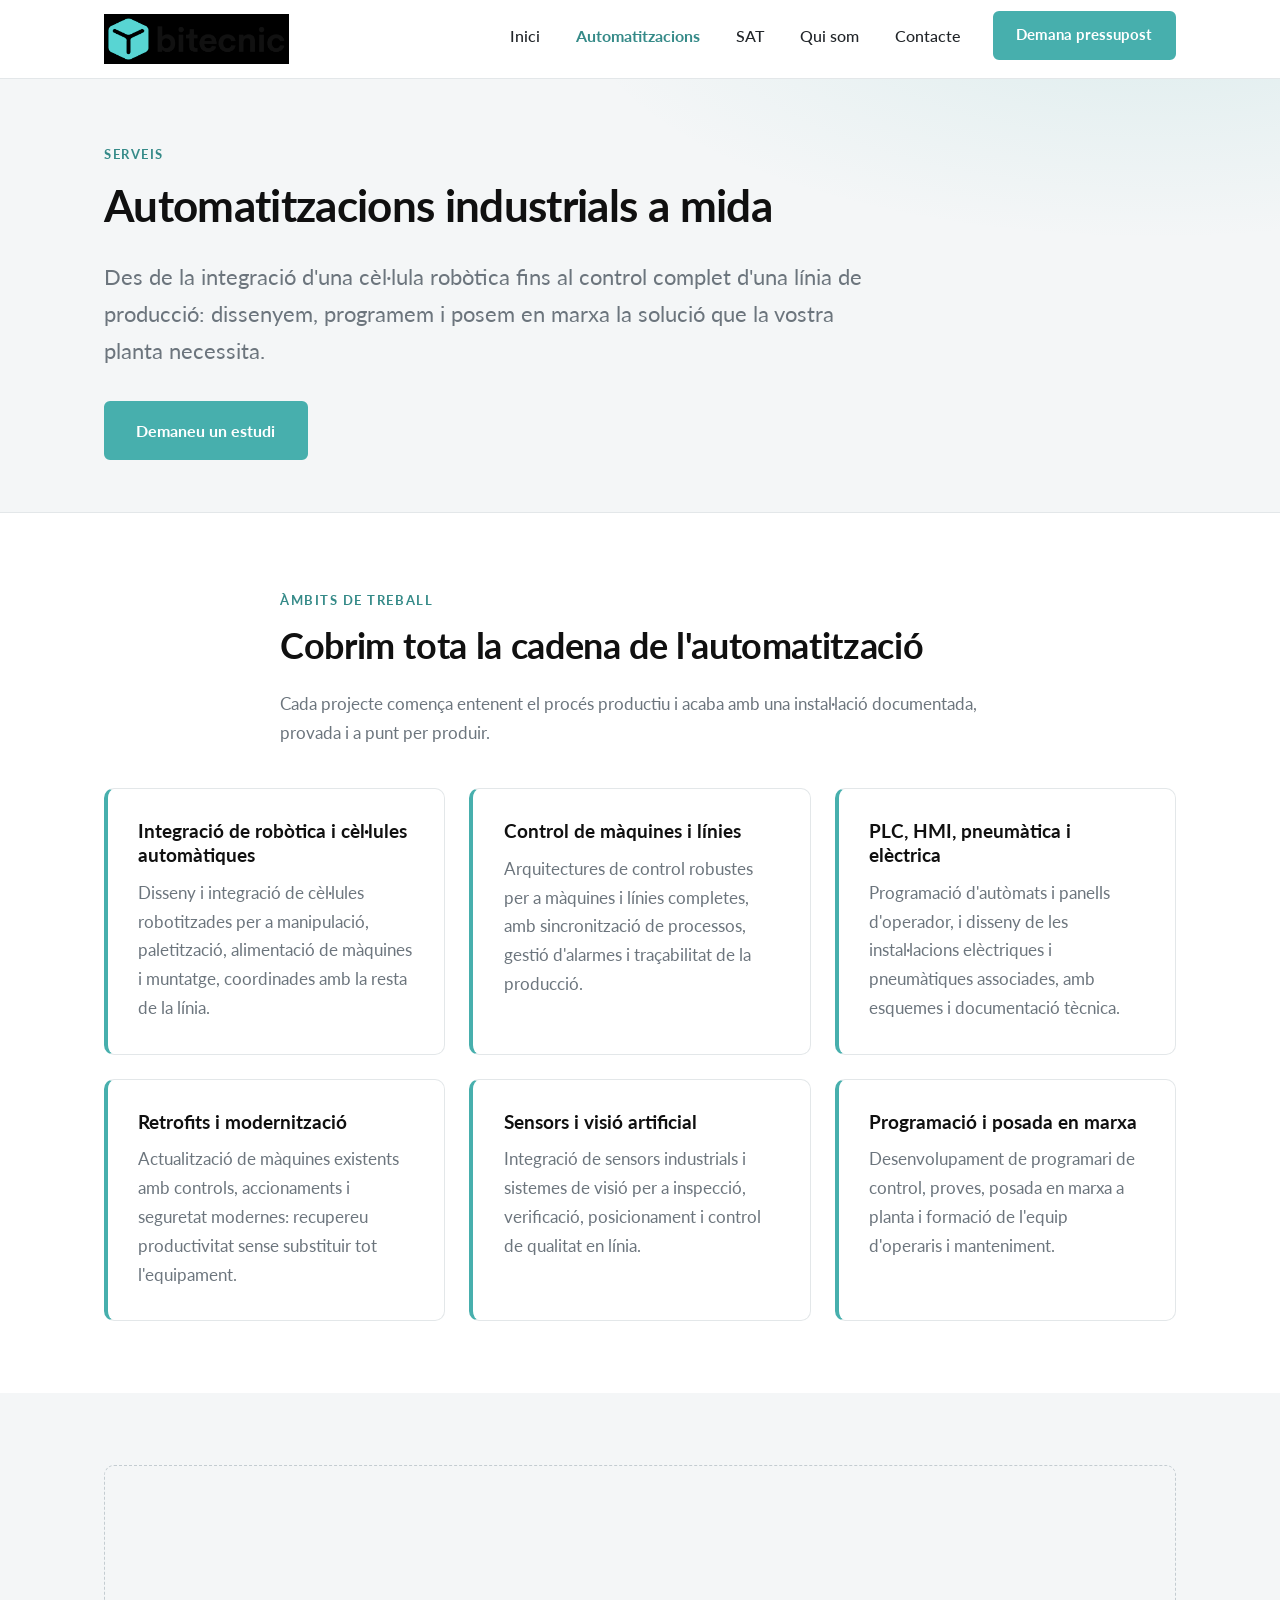
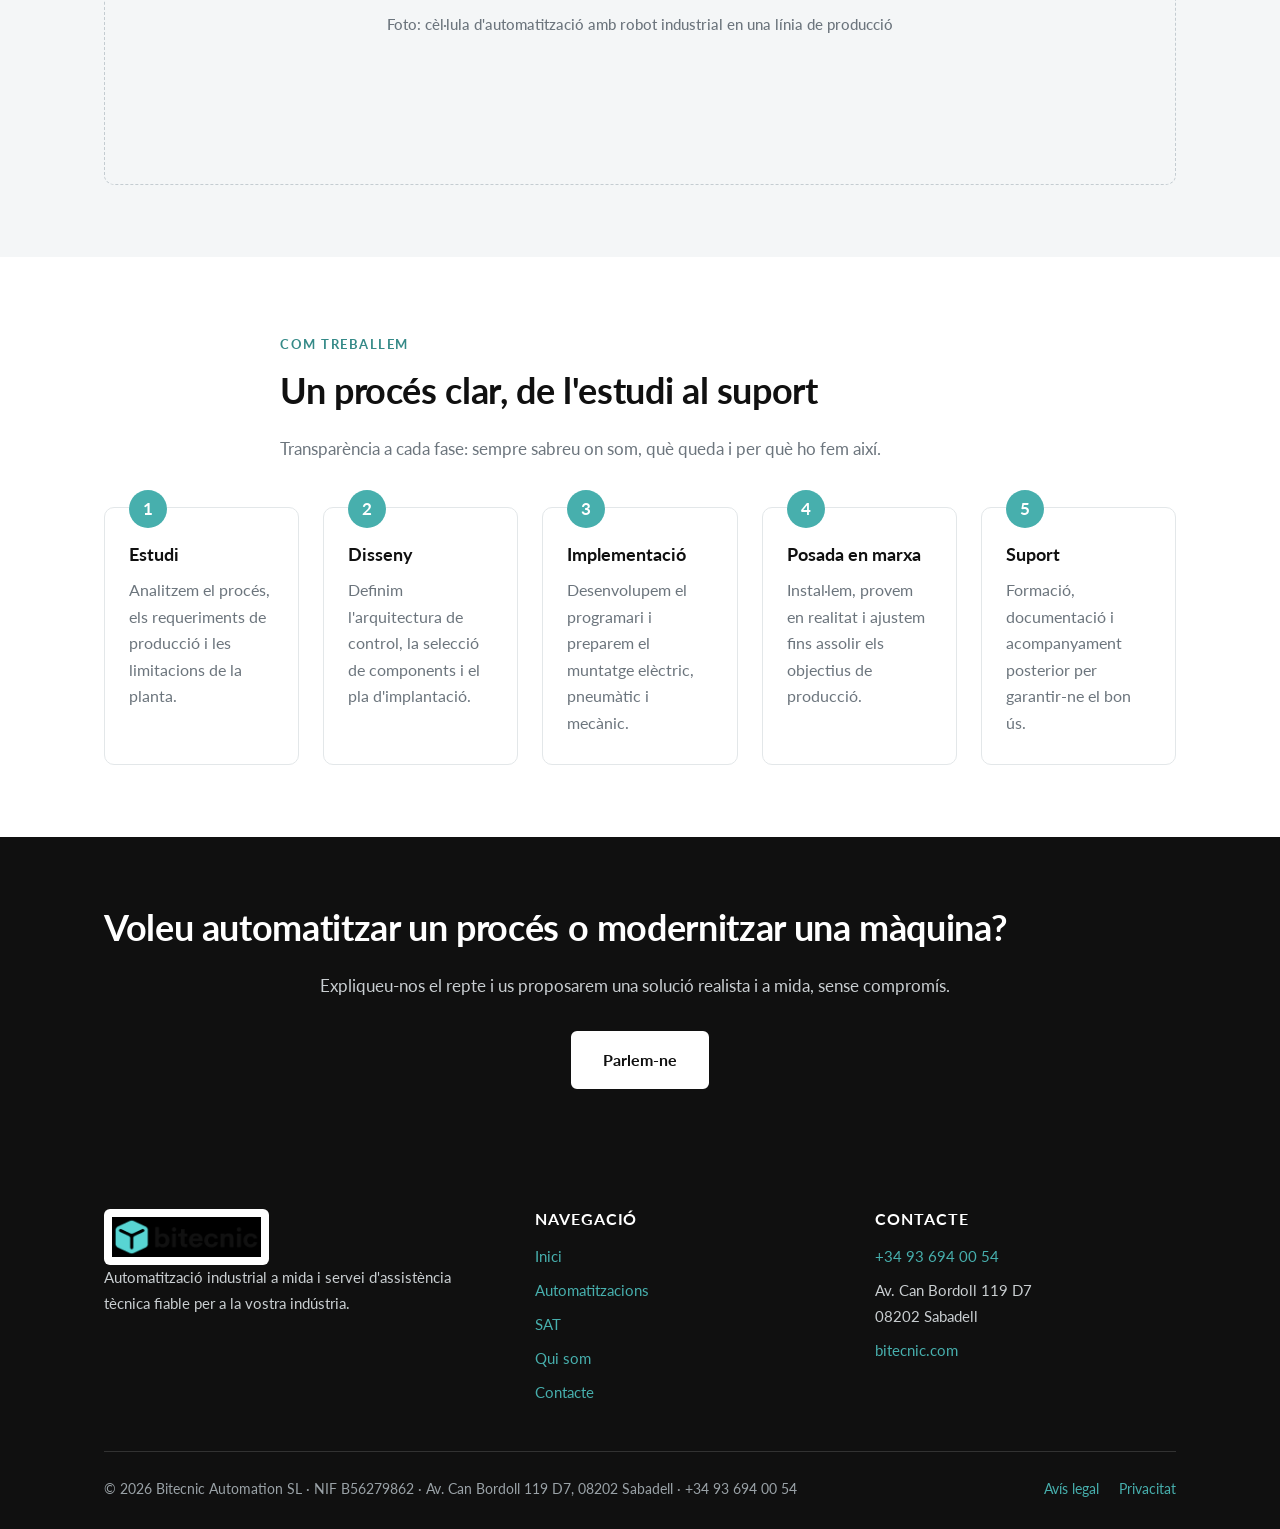
==== automatitzacions.html @ f1d7048e "web corporativa Bitecnic: Automatitzacions i SAT (v1)" ====
<!DOCTYPE html>
<html lang="ca">
<head>
  <meta charset="utf-8">
  <meta name="viewport" content="width=device-width, initial-scale=1">
  <title>Automatitzacions — Bitecnic Automation SL</title>
  <meta name="description" content="Serveis d'automatització industrial: integració de robòtica i cèl·lules automàtiques, control de màquines i línies, PLC i HMI, retrofits, sensors i visió artificial, i posada en marxa.">
  <link rel="icon" type="image/svg+xml" href="assets/logo.svg">
  <link rel="preconnect" href="https://fonts.googleapis.com">
  <link rel="preconnect" href="https://fonts.gstatic.com" crossorigin>
  <link href="https://fonts.googleapis.com/css2?family=Lato:wght@300;400;500;700&display=swap" rel="stylesheet">
  <link rel="stylesheet" href="styles.css">
</head>
<body>
  <a class="saltar" href="#contingut">Salta al contingut principal</a>

  <header class="capcalera">
    <div class="contenidor capcalera__interior">
      <a class="logo" href="index.html">
        <img src="assets/logo_web.png" alt="Bitecnic Automation SL — inici" width="1279" height="341">
      </a>
      <button class="nav__alternador" type="button" aria-expanded="false" aria-controls="menu-principal">
        <span></span><span></span><span></span>
        <span class="sr-only">Obre el menú de navegació</span>
      </button>
      <nav class="nav" id="menu-principal" aria-label="Menú principal">
        <ul class="nav__llista">
          <li><a class="nav__enllac" href="index.html">Inici</a></li>
          <li><a class="nav__enllac" href="automatitzacions.html" aria-current="page">Automatitzacions</a></li>
          <li><a class="nav__enllac" href="sat.html">SAT</a></li>
          <li><a class="nav__enllac" href="nosaltres.html">Qui som</a></li>
          <li><a class="nav__enllac" href="contacte.html">Contacte</a></li>
          <li><a class="boto nav__cta" href="contacte.html">Demana pressupost</a></li>
        </ul>
      </nav>
    </div>
  </header>

  <main id="contingut">
    <!-- Hero intern -->
    <section class="hero hero--intern">
      <div class="contenidor">
        <div class="hero__contingut">
          <span class="etiqueta">Serveis</span>
          <h1>Automatitzacions industrials a mida</h1>
          <p class="hero__subtitol">Des de la integració d'una cèl·lula robòtica fins al control complet d'una línia de producció: dissenyem, programem i posem en marxa la solució que la vostra planta necessita.</p>
          <div class="hero__accions">
            <a class="boto" href="contacte.html">Demaneu un estudi</a>
          </div>
        </div>
      </div>
    </section>

    <!-- Serveis detallats -->
    <section class="seccio" aria-labelledby="titol-serveis">
      <div class="contenidor">
        <div class="intro intro--centre text-centre">
          <span class="etiqueta">Àmbits de treball</span>
          <h2 id="titol-serveis">Cobrim tota la cadena de l'automatització</h2>
          <p>Cada projecte comença entenent el procés productiu i acaba amb una instal·lació documentada, provada i a punt per produir.</p>
        </div>
        <div class="serveis-detall">
          <article class="servei-detall">
            <h3>Integració de robòtica i cèl·lules automàtiques</h3>
            <p>Disseny i integració de cèl·lules robotitzades per a manipulació, paletització, alimentació de màquines i muntatge, coordinades amb la resta de la línia.</p>
          </article>
          <article class="servei-detall">
            <h3>Control de màquines i línies</h3>
            <p>Arquitectures de control robustes per a màquines i línies completes, amb sincronització de processos, gestió d'alarmes i traçabilitat de la producció.</p>
          </article>
          <article class="servei-detall">
            <h3>PLC, HMI, pneumàtica i elèctrica</h3>
            <p>Programació d'autòmats i panells d'operador, i disseny de les instal·lacions elèctriques i pneumàtiques associades, amb esquemes i documentació tècnica.</p>
          </article>
          <article class="servei-detall">
            <h3>Retrofits i modernització</h3>
            <p>Actualització de màquines existents amb controls, accionaments i seguretat modernes: recupereu productivitat sense substituir tot l'equipament.</p>
          </article>
          <article class="servei-detall">
            <h3>Sensors i visió artificial</h3>
            <p>Integració de sensors industrials i sistemes de visió per a inspecció, verificació, posicionament i control de qualitat en línia.</p>
          </article>
          <article class="servei-detall">
            <h3>Programació i posada en marxa</h3>
            <p>Desenvolupament de programari de control, proves, posada en marxa a planta i formació de l'equip d'operaris i manteniment.</p>
          </article>
        </div>
      </div>
    </section>

    <!-- Foto -->
    <section class="seccio seccio--gris" aria-label="Imatge de projecte">
      <div class="contenidor">
        <!-- TODO foto -->
        <div class="foto-placeholder">
          Foto: cèl·lula d'automatització amb robot industrial en una línia de producció
        </div>
      </div>
    </section>

    <!-- Procés -->
    <section class="seccio" aria-labelledby="titol-proces">
      <div class="contenidor">
        <div class="intro intro--centre text-centre">
          <span class="etiqueta">Com treballem</span>
          <h2 id="titol-proces">Un procés clar, de l'estudi al suport</h2>
          <p>Transparència a cada fase: sempre sabreu on som, què queda i per què ho fem així.</p>
        </div>
        <div class="pasos">
          <div class="pas">
            <h3>Estudi</h3>
            <p>Analitzem el procés, els requeriments de producció i les limitacions de la planta.</p>
          </div>
          <div class="pas">
            <h3>Disseny</h3>
            <p>Definim l'arquitectura de control, la selecció de components i el pla d'implantació.</p>
          </div>
          <div class="pas">
            <h3>Implementació</h3>
            <p>Desenvolupem el programari i preparem el muntatge elèctric, pneumàtic i mecànic.</p>
          </div>
          <div class="pas">
            <h3>Posada en marxa</h3>
            <p>Instal·lem, provem en realitat i ajustem fins assolir els objectius de producció.</p>
          </div>
          <div class="pas">
            <h3>Suport</h3>
            <p>Formació, documentació i acompanyament posterior per garantir-ne el bon ús.</p>
          </div>
        </div>
      </div>
    </section>

    <!-- CTA final -->
    <section class="cta-final text-centre" aria-labelledby="titol-cta">
      <div class="contenidor">
        <h2 id="titol-cta">Voleu automatitzar un procés o modernitzar una màquina?</h2>
        <p>Expliqueu-nos el repte i us proposarem una solució realista i a mida, sense compromís.</p>
        <div class="hero__accions">
          <a class="boto boto--clar" href="contacte.html">Parlem-ne</a>
        </div>
      </div>
    </section>
  </main>

  <footer class="peu">
    <div class="contenidor">
      <div class="peu__graella">
        <div class="peu__logo">
          <img src="assets/logo_web.png" alt="Bitecnic Automation SL" width="1279" height="341">
          <p>Automatització industrial a mida i servei d'assistència tècnica fiable per a la vostra indústria.</p>
        </div>
        <div>
          <h3>Navegació</h3>
          <ul>
            <li><a href="index.html">Inici</a></li>
            <li><a href="automatitzacions.html">Automatitzacions</a></li>
            <li><a href="sat.html">SAT</a></li>
            <li><a href="nosaltres.html">Qui som</a></li>
            <li><a href="contacte.html">Contacte</a></li>
          </ul>
        </div>
        <div>
          <h3>Contacte</h3>
          <ul>
            <li><a href="tel:+34936940054">+34 93 694 00 54</a></li>
            <li>Av. Can Bordoll 119 D7<br>08202 Sabadell</li>
            <li><a href="https://bitecnic.com" rel="noopener">bitecnic.com</a></li>
          </ul>
        </div>
      </div>
      <div class="peu__legal">
        <p>© 2026 Bitecnic Automation SL · NIF B56279862 · Av. Can Bordoll 119 D7, 08202 Sabadell · +34 93 694 00 54</p>
        <div class="peu__legal-links">
          <a href="avis-legal.html">Avís legal</a>
          <a href="privacitat.html">Privacitat</a>
        </div>
      </div>
    </div>
  </footer>

  <script src="main.js"></script>
</body>
</html>
---- styles.css ----
/* ==========================================================================
   Bitecnic Automation SL — full d'estil principal
   Tipografia: Lato · Primari: #47afad · Secundari: #101010
   ========================================================================== */

:root {
  --turquesa: #47afad;
  --turquesa-fosc: #358a88;
  --turquesa-suau: #eef8f7;
  --negre: #101010;
  --text: #212529;
  --gris: #6c757d;
  --gris-clar: #f4f6f7;
  --vora: #e3e7e9;
  --blanc: #ffffff;
  --radi: 10px;
  --radi-petit: 6px;
  --ample: 1120px;
  --ombra: 0 2px 10px rgba(16, 16, 16, 0.06);
  --transicio: 0.25s ease;
}

/* --- Reinici bàsic ------------------------------------------------------- */
*,
*::before,
*::after {
  box-sizing: border-box;
}

html {
  scroll-behavior: smooth;
}

body {
  margin: 0;
  font-family: "Lato", -apple-system, "Segoe UI", Roboto, Arial, sans-serif;
  font-size: 1.0625rem;
  font-weight: 400;
  line-height: 1.7;
  color: var(--text);
  background: var(--blanc);
  -webkit-font-smoothing: antialiased;
}

img {
  max-width: 100%;
  height: auto;
  display: block;
}

a {
  color: var(--turquesa-fosc);
  text-decoration: none;
  transition: color var(--transicio);
}

a:hover,
a:focus-visible {
  color: var(--turquesa);
}

:focus-visible {
  outline: 3px solid var(--turquesa);
  outline-offset: 2px;
}

h1, h2, h3, h4 {
  margin: 0 0 0.6em;
  font-weight: 700;
  line-height: 1.25;
  color: var(--negre);
}

h1 {
  font-size: clamp(2rem, 4.5vw, 3.15rem);
  letter-spacing: -0.015em;
}

h2 {
  font-size: clamp(1.6rem, 3vw, 2.25rem);
  letter-spacing: -0.01em;
}

h3 {
  font-size: 1.3rem;
  font-weight: 700;
}

p {
  margin: 0 0 1.1em;
}

ul {
  margin: 0 0 1.1em;
  padding-left: 1.2em;
}

li {
  margin-bottom: 0.45em;
}

strong {
  font-weight: 700;
}

/* --- Utilitats ----------------------------------------------------------- */
.contenidor {
  width: 100%;
  max-width: var(--ample);
  margin: 0 auto;
  padding: 0 1.5rem;
}

.seccio {
  padding: 4.5rem 0;
}

.seccio--gris {
  background: var(--gris-clar);
}

.seccio--turquesa {
  background: var(--turquesa-suau);
}

.etiqueta {
  display: inline-block;
  margin-bottom: 0.75rem;
  font-size: 0.8rem;
  font-weight: 700;
  letter-spacing: 0.12em;
  text-transform: uppercase;
  color: var(--turquesa-fosc);
}

.intro {
  max-width: 720px;
  color: var(--gris);
}

.intro--centre {
  margin-inline: auto;
  text-align: centre;
}

.text-centre {
  text-align: centre;
}

/* --- Botons -------------------------------------------------------------- */
.boto {
  display: inline-block;
  padding: 0.85rem 1.9rem;
  font-family: inherit;
  font-size: 1rem;
  font-weight: 700;
  border: 2px solid var(--turquesa);
  border-radius: var(--radi-petit);
  background: var(--turquesa);
  color: var(--blanc);
  cursor: pointer;
  transition: background var(--transicio), border-color var(--transicio), color var(--transicio);
}

.boto:hover,
.boto:focus-visible {
  background: var(--turquesa-fosc);
  border-color: var(--turquesa-fosc);
  color: var(--blanc);
}

.boto--secundari {
  background: transparent;
  border-color: var(--negre);
  color: var(--negre);
}

.boto--secundari:hover,
.boto--secundari:focus-visible {
  background: var(--negre);
  border-color: var(--negre);
  color: var(--blanc);
}

.boto--clar {
  background: var(--blanc);
  border-color: var(--blanc);
  color: var(--negre);
}

.boto--clar:hover,
.boto--clar:focus-visible {
  background: var(--turquesa);
  border-color: var(--turquesa);
  color: var(--blanc);
}

/* --- Capçalera ----------------------------------------------------------- */
.capcalera {
  position: sticky;
  top: 0;
  z-index: 100;
  background: var(--blanc);
  border-bottom: 1px solid var(--vora);
}

.capcalera__interior {
  display: flex;
  align-items: center;
  justify-content: space-between;
  gap: 1.5rem;
  min-height: 78px;
}

.logo img {
  width: 185px;
  height: auto;
}

.nav {
  display: flex;
  align-items: center;
}

.nav__llista {
  display: flex;
  align-items: center;
  gap: 0.35rem;
  margin: 0;
  padding: 0;
  list-style: none;
}

.nav__enllac {
  display: block;
  padding: 0.55rem 0.95rem;
  font-size: 1rem;
  font-weight: 500;
  color: var(--text);
  border-radius: var(--radi-petit);
  transition: color var(--transicio), background var(--transicio);
}

.nav__enllac:hover,
.nav__enllac:focus-visible {
  color: var(--turquesa-fosc);
  background: var(--turquesa-suau);
}

.nav__enllac[aria-current="page"] {
  color: var(--turquesa-fosc);
  font-weight: 700;
}

.nav__cta {
  margin-left: 0.75rem;
  padding: 0.6rem 1.35rem;
  font-size: 0.95rem;
}

.nav__alternador {
  display: none;
  flex-direction: column;
  justify-content: center;
  gap: 5px;
  width: 44px;
  height: 44px;
  padding: 9px;
  border: 1px solid var(--vora);
  border-radius: var(--radi-petit);
  background: var(--blanc);
  cursor: pointer;
}

.nav__alternador span {
  display: block;
  height: 2.5px;
  width: 100%;
  background: var(--negre);
  border-radius: 2px;
  transition: transform var(--transicio), opacity var(--transicio);
}

.nav__alternador[aria-expanded="true"] span:nth-child(1) {
  transform: translateY(7.5px) rotate(45deg);
}

.nav__alternador[aria-expanded="true"] span:nth-child(2) {
  opacity: 0;
}

.nav__alternador[aria-expanded="true"] span:nth-child(3) {
  transform: translateY(-7.5px) rotate(-45deg);
}

/* --- Hero ---------------------------------------------------------------- */
.hero {
  padding: 5.5rem 0 5rem;
  background:
    radial-gradient(1100px 480px at 85% -10%, rgba(71, 175, 173, 0.12), transparent 65%),
    var(--blanc);
  border-bottom: 1px solid var(--vora);
}

.hero__contingut {
  max-width: 760px;
}

.hero__subtitol {
  margin-bottom: 2rem;
  font-size: clamp(1.12rem, 2vw, 1.35rem);
  color: var(--gris);
}

.hero__accions {
  display: flex;
  flex-wrap: wrap;
  gap: 0.9rem;
}

.hero--intern {
  padding: 3.75rem 0 3.25rem;
  background:
    radial-gradient(900px 380px at 90% -20%, rgba(71, 175, 173, 0.14), transparent 65%),
    var(--gris-clar);
  border-bottom: 1px solid var(--vora);
}

.hero--intern h1 {
  font-size: clamp(1.9rem, 4vw, 2.75rem);
}

/* --- Targetes ------------------------------------------------------------ */
.guarnicio {
  display: grid;
  grid-template-columns: repeat(auto-fit, minmax(280px, 1fr));
  gap: 1.5rem;
  margin-top: 2.5rem;
}

.targeta {
  display: flex;
  flex-direction: column;
  padding: 2rem 1.9rem;
  background: var(--blanc);
  border: 1px solid var(--vora);
  border-radius: var(--radi);
  box-shadow: var(--ombra);
  transition: transform var(--transicio), box-shadow var(--transicio), border-color var(--transicio);
}

.targeta:hover {
  transform: translateY(-3px);
  border-color: var(--turquesa);
  box-shadow: 0 8px 22px rgba(16, 16, 16, 0.09);
}

.targeta__icona {
  display: inline-flex;
  align-items: center;
  justify-content: center;
  width: 52px;
  height: 52px;
  margin-bottom: 1.15rem;
  font-size: 1.55rem;
  font-weight: 700;
  color: var(--turquesa-fosc);
  background: var(--turquesa-suau);
  border: 1px solid rgba(71, 175, 173, 0.35);
  border-radius: var(--radi-petit);
}

.targeta__enllac {
  margin-top: auto;
  padding-top: 0.75rem;
  font-weight: 700;
}

.targeta__enllac::after {
  content: " →";
}

/* --- Llista de característiques / avantatges ----------------------------- */
.llista-avantatges {
  display: grid;
  grid-template-columns: repeat(auto-fit, minmax(300px, 1fr));
  gap: 1.75rem 2.5rem;
  margin-top: 2.5rem;
}

.avantatge h3 {
  display: flex;
  align-items: center;
  gap: 0.65rem;
  font-size: 1.15rem;
}

.avantatge__marca {
  flex: none;
  display: inline-flex;
  align-items: center;
  justify-content: center;
  width: 30px;
  height: 30px;
  font-size: 0.95rem;
  color: var(--blanc);
  background: var(--turquesa);
  border-radius: 50%;
}

.avantatge p {
  margin: 0;
  color: var(--gris);
}

/* --- Llistes de serveis (pàgines de servei) ------------------------------ */
.serveis-detall {
  display: grid;
  grid-template-columns: repeat(auto-fit, minmax(320px, 1fr));
  gap: 1.5rem;
  margin-top: 2.5rem;
}

.servei-detall {
  padding: 1.9rem;
  background: var(--blanc);
  border: 1px solid var(--vora);
  border-left: 4px solid var(--turquesa);
  border-radius: var(--radi);
}

.servei-detall h3 {
  font-size: 1.2rem;
}

.servei-detall p {
  margin: 0;
  color: var(--gris);
}

.servei-detall ul {
  margin: 0.75rem 0 0;
  color: var(--gris);
}

/* --- Procés (passos) ----------------------------------------------------- */
.pasos {
  display: grid;
  grid-template-columns: repeat(auto-fit, minmax(190px, 1fr));
  gap: 1.5rem;
  margin-top: 2.75rem;
  counter-reset: pas;
}

.pas {
  position: relative;
  padding: 2.25rem 1.5rem 1.75rem;
  background: var(--blanc);
  border: 1px solid var(--vora);
  border-radius: var(--radi);
  counter-increment: pas;
}

.pas::before {
  content: counter(pas);
  position: absolute;
  top: -18px;
  left: 1.5rem;
  display: flex;
  align-items: center;
  justify-content: center;
  width: 38px;
  height: 38px;
  font-size: 1.05rem;
  font-weight: 700;
  color: var(--blanc);
  background: var(--turquesa);
  border-radius: 50%;
}

.pas h3 {
  font-size: 1.1rem;
}

.pas p {
  margin: 0;
  font-size: 0.975rem;
  color: var(--gris);
}

/* --- Dues columnes (text + foto) ---------------------------------------- */
.dues-columnes {
  display: grid;
  grid-template-columns: 1.15fr 0.85fr;
  align-items: center;
  gap: 3.5rem;
}

/* --- Bloc de foto pendent ------------------------------------------------ */
.foto-placeholder {
  display: flex;
  align-items: center;
  justify-content: center;
  min-height: 320px;
  padding: 1.5rem;
  text-align: center;
  font-size: 0.95rem;
  font-weight: 500;
  color: var(--gris);
  background: var(--gris-clar);
  border: 1px dashed #c4ccd1;
  border-radius: var(--radi);
}

.foto-placeholder--petit {
  min-height: 220px;
}

/* --- Xifres / valors destacats ------------------------------------------ */
.xifres {
  display: grid;
  grid-template-columns: repeat(auto-fit, minmax(210px, 1fr));
  gap: 1.5rem;
  margin-top: 2.5rem;
}

.xifra {
  padding: 1.75rem 1.5rem;
  text-align: center;
  background: var(--blanc);
  border: 1px solid var(--vora);
  border-radius: var(--radi);
}

.xifra__valor {
  display: block;
  margin-bottom: 0.3rem;
  font-size: 1.65rem;
  font-weight: 700;
  color: var(--turquesa-fosc);
}

.xifra__criteri {
  font-size: 0.95rem;
  color: var(--gris);
}

/* --- CTA final ----------------------------------------------------------- */
.cta-final {
  padding: 4.25rem 0;
  background: var(--negre);
  color: var(--blanc);
}

.cta-final h2 {
  color: var(--blanc);
}

.cta-final p {
  max-width: 640px;
  margin-inline: auto;
  color: #c9ced1;
}

.cta-final .hero__accios,
.cta-final .hero__accions {
  justify-content: center;
  margin-top: 1.9rem;
}

/* --- Formulari ----------------------------------------------------------- */
.formulari {
  padding: 2.25rem;
  background: var(--blanc);
  border: 1px solid var(--vora);
  border-radius: var(--radi);
  box-shadow: var(--ombra);
}

.camp {
  margin-bottom: 1.3rem;
}

.camp label {
  display: block;
  margin-bottom: 0.4rem;
  font-size: 0.95rem;
  font-weight: 700;
  color: var(--negre);
}

.camp .obligatori {
  color: var(--turquesa-fosc);
}

.camp input,
.camp textarea {
  width: 100%;
  padding: 0.75rem 0.95rem;
  font-family: inherit;
  font-size: 1rem;
  color: var(--text);
  background: var(--blanc);
  border: 1px solid #c4ccd1;
  border-radius: var(--radi-petit);
  transition: border-color var(--transicio), box-shadow var(--transicio);
}

.camp input:focus,
.camp textarea:focus {
  outline: none;
  border-color: var(--turquesa);
  box-shadow: 0 0 0 3px rgba(71, 175, 173, 0.22);
}

.camp textarea {
  min-height: 150px;
  resize: vertical;
}

.formulari__nota {
  margin: 1rem 0 0;
  font-size: 0.9rem;
  color: var(--gris);
}

/* --- Dades de contacte --------------------------------------------------- */
.dades-contacte {
  display: grid;
  gap: 1.5rem;
}

.dada {
  padding: 1.6rem 1.75rem;
  background: var(--blanc);
  border: 1px solid var(--vora);
  border-radius: var(--radi);
}

.dada h3 {
  margin-bottom: 0.35rem;
  font-size: 1.1rem;
}

.dada p {
  margin: 0;
  color: var(--gris);
}

.dada a {
  font-weight: 700;
}

/* --- Peu de pàgina ------------------------------------------------------- */
.peu {
  padding: 3.25rem 0 1.75rem;
  background: var(--negre);
  color: #c9ced1;
  font-size: 0.95rem;
}

.peu a {
  color: var(--turquesa);
}

.peu a:hover,
.peu a:focus-visible {
  color: var(--blanc);
}

.peu__graella {
  display: grid;
  grid-template-columns: 1.3fr 1fr 1fr;
  gap: 2.5rem;
  padding-bottom: 2.25rem;
  border-bottom: 1px solid rgba(255, 255, 255, 0.14);
}

.peu__logo img {
  width: 165px;
  height: auto;
  padding: 8px;
  background: var(--blanc);
  border-radius: var(--radi-petit);
}

.peu h3 {
  margin-bottom: 0.9rem;
  font-size: 1rem;
  font-weight: 700;
  letter-spacing: 0.06em;
  text-transform: uppercase;
  color: var(--blanc);
}

.peu ul {
  margin: 0;
  padding: 0;
  list-style: none;
}

.peu li {
  margin-bottom: 0.55em;
}

.peu__legal {
  display: flex;
  flex-wrap: wrap;
  align-items: center;
  justify-content: space-between;
  gap: 1rem;
  padding-top: 1.6rem;
  font-size: 0.88rem;
  color: #9aa2a7;
}

.peu__legal p {
  margin: 0;
}

.peu__legal-links {
  display: flex;
  gap: 1.25rem;
}

/* --- Pàgines legals (placeholder) --------------------------------------- */
.legal-contingut h2 {
  margin-top: 2.25rem;
  font-size: 1.35rem;
}

.avís-destacat {
  padding: 1.25rem 1.5rem;
  background: var(--turquesa-suau);
  border-left: 4px solid var(--turquesa);
  border-radius: var(--radi-petit);
}

/* --- Accessibilitat: salta al contingut --------------------------------- */
.saltar {
  position: absolute;
  left: -9999px;
  top: 0;
  z-index: 200;
  padding: 0.75rem 1.25rem;
  background: var(--negre);
  color: var(--blanc);
}

.saltar:focus {
  left: 0;
}

.sr-only {
  position: absolute;
  width: 1px;
  height: 1px;
  padding: 0;
  margin: -1px;
  overflow: hidden;
  clip: rect(0, 0, 0, 0);
  white-space: nowrap;
  border: 0;
}

/* --- Responsiu ----------------------------------------------------------- */
@media (max-width: 900px) {
  .dues-columnes {
    grid-template-columns: 1fr;
    gap: 2.25rem;
  }

  .peu__graella {
    grid-template-columns: 1fr 1fr;
  }
}

@media (max-width: 820px) {
  .nav__alternador {
    display: flex;
  }

  .nav {
    position: absolute;
    top: 100%;
    left: 0;
    right: 0;
    display: none;
    background: var(--blanc);
    border-bottom: 1px solid var(--vora);
    box-shadow: 0 12px 20px rgba(16, 16, 16, 0.08);
  }

  .nav.obert {
    display: block;
  }

  .nav__llista {
    flex-direction: column;
    align-items: stretch;
    gap: 0;
    padding: 0.5rem 1.5rem 1.25rem;
  }

  .nav__enllac {
    padding: 0.85rem 0.5rem;
    border-bottom: 1px solid var(--vora);
    border-radius: 0;
  }

  .nav__cta {
    margin: 1rem 0 0;
    text-align: center;
  }

  .capcalera {
    position: sticky;
  }

  .capcalera__interior {
    position: relative;
  }
}

@media (max-width: 620px) {
  body {
    font-size: 1rem;
  }

  .seccio {
    padding: 3.25rem 0;
  }

  .hero {
    padding: 3.75rem 0 3.25rem;
  }

  .logo img {
    width: 155px;
  }

  .peu__graella {
    grid-template-columns: 1fr;
    gap: 2rem;
  }

  .formulari {
    padding: 1.5rem;
  }
}

/* --- Preferència de moviment reduït ------------------------------------- */
@media (prefers-reduced-motion: reduce) {
  html {
    scroll-behavior: auto;
  }

  * {
    transition: none !important;
    animation: none !important;
  }
}

/* --- ajustos revisió visual --- */
.nav-links a[aria-current="page"] {
  color: var(--primari, #47afad);
  font-weight: 700;
  box-shadow: inset 0 -2px 0 0 var(--primari, #47afad);
}
.nav-links {
  gap: 2rem;
}
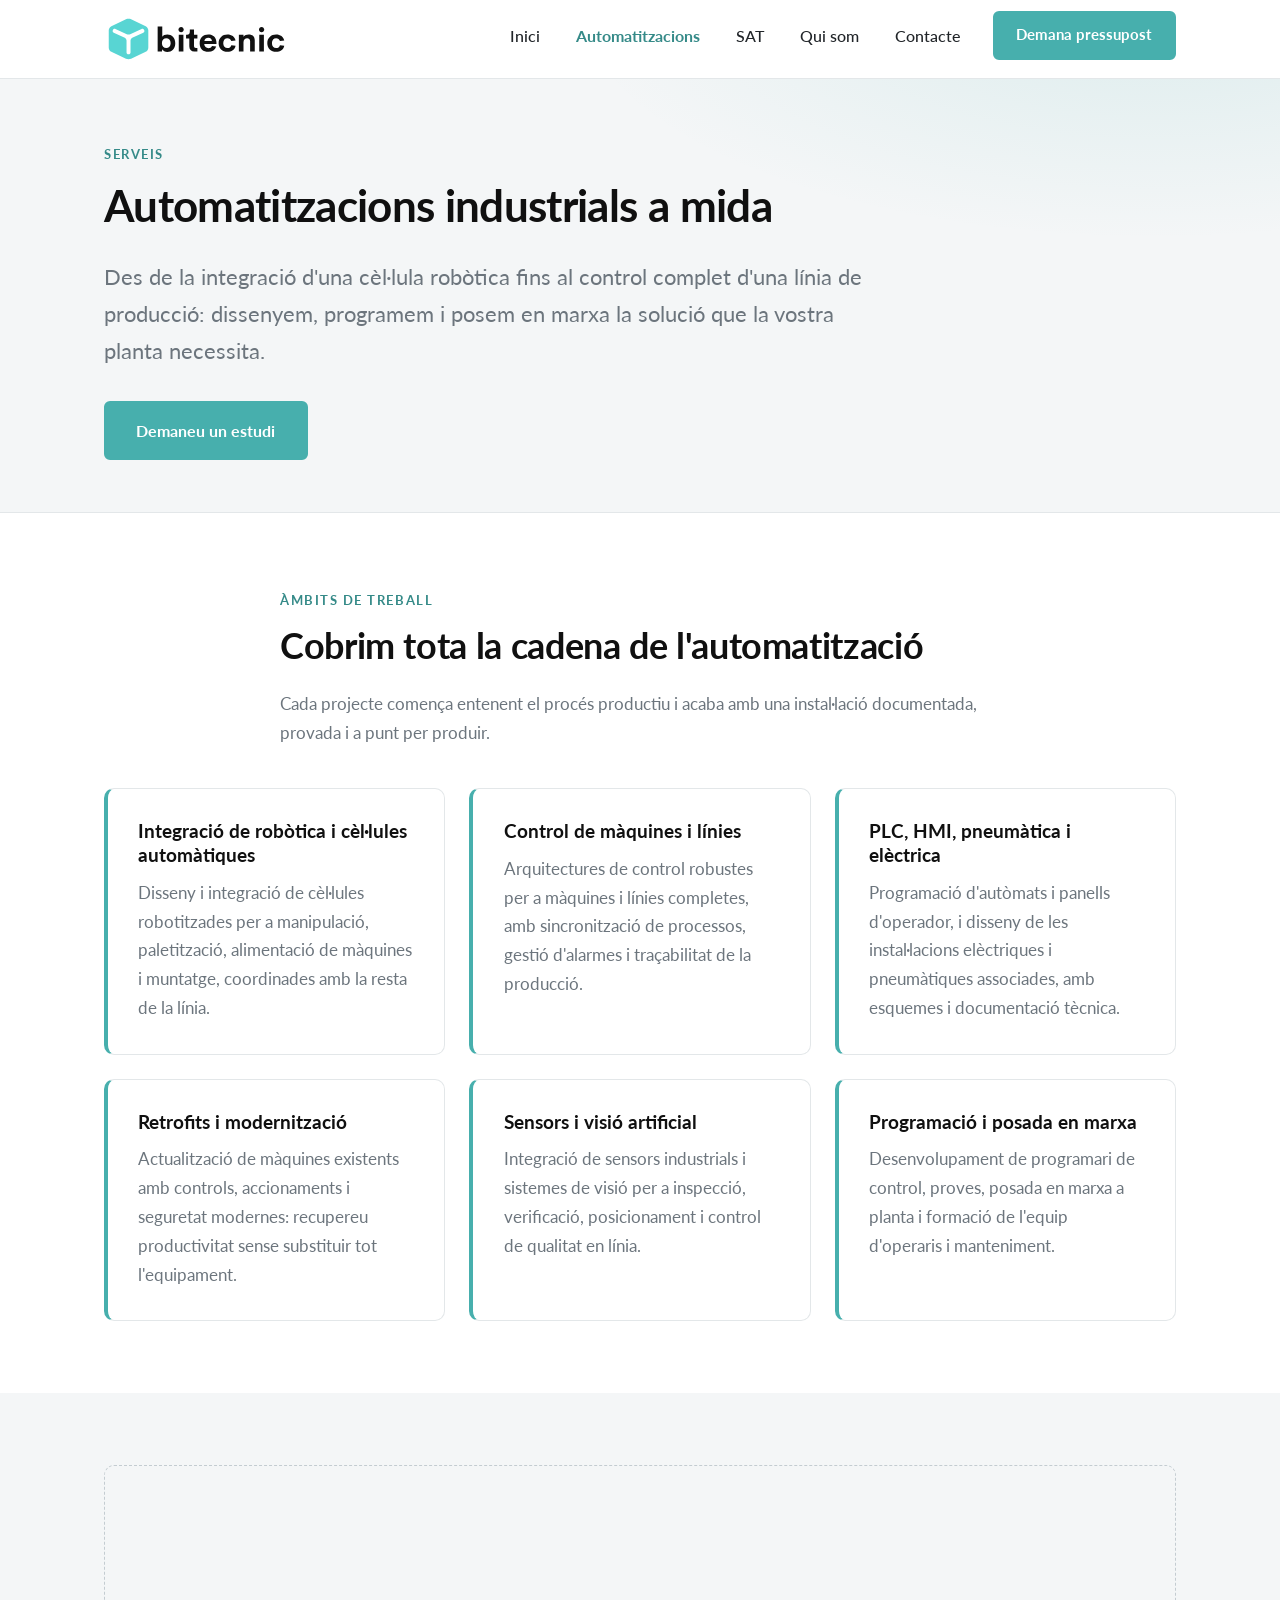
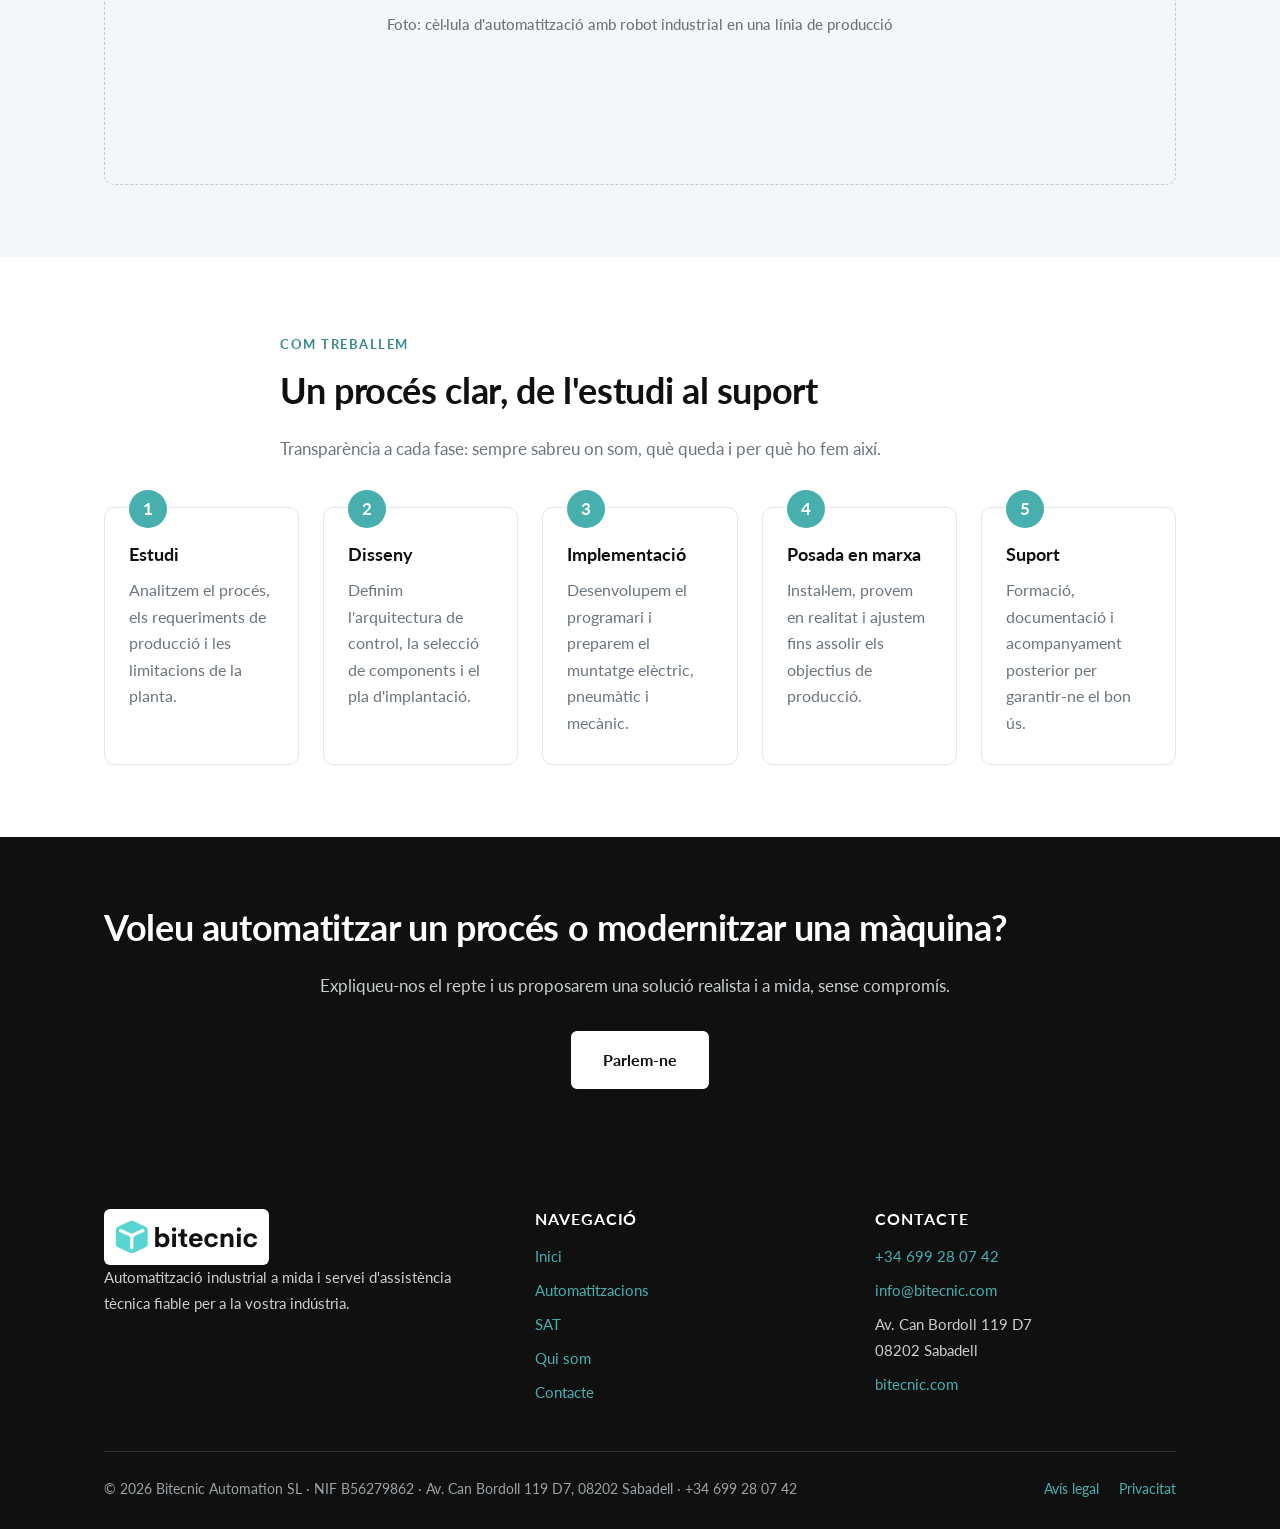
==== commit ac311e33: "logos del Drive (color transparent), mobil Joan, info@bitecnic.com" ====
--- a/automatitzacions.html
+++ b/automatitzacions.html
@@ -5,7 +5,7 @@
   <meta name="viewport" content="width=device-width, initial-scale=1">
   <title>Automatitzacions — Bitecnic Automation SL</title>
   <meta name="description" content="Serveis d'automatització industrial: integració de robòtica i cèl·lules automàtiques, control de màquines i línies, PLC i HMI, retrofits, sensors i visió artificial, i posada en marxa.">
-  <link rel="icon" type="image/svg+xml" href="assets/logo.svg">
+  <link rel="icon" type="image/svg+xml" href="assets/logos_drive/color_no_bg.svg">
   <link rel="preconnect" href="https://fonts.googleapis.com">
   <link rel="preconnect" href="https://fonts.gstatic.com" crossorigin>
   <link href="https://fonts.googleapis.com/css2?family=Lato:wght@300;400;500;700&display=swap" rel="stylesheet">
@@ -17,7 +17,7 @@
   <header class="capcalera">
     <div class="contenidor capcalera__interior">
       <a class="logo" href="index.html">
-        <img src="assets/logo_web.png" alt="Bitecnic Automation SL — inici" width="1279" height="341">
+        <img src="assets/logos_drive/color_no_bg.svg" alt="Bitecnic Automation SL — inici">
       </a>
       <button class="nav__alternador" type="button" aria-expanded="false" aria-controls="menu-principal">
         <span></span><span></span><span></span>
@@ -147,7 +147,7 @@
     <div class="contenidor">
       <div class="peu__graella">
         <div class="peu__logo">
-          <img src="assets/logo_web.png" alt="Bitecnic Automation SL" width="1279" height="341">
+          <img src="assets/logos_drive/color_no_bg.svg" alt="Bitecnic Automation SL">
           <p>Automatització industrial a mida i servei d'assistència tècnica fiable per a la vostra indústria.</p>
         </div>
         <div>
@@ -163,14 +163,15 @@
         <div>
           <h3>Contacte</h3>
           <ul>
-            <li><a href="tel:+34936940054">+34 93 694 00 54</a></li>
+            <li><a href="tel:+34699280742">+34 699 28 07 42</a></li>
+            <li><a href="mailto:info@bitecnic.com">info@bitecnic.com</a></li>
             <li>Av. Can Bordoll 119 D7<br>08202 Sabadell</li>
             <li><a href="https://bitecnic.com" rel="noopener">bitecnic.com</a></li>
           </ul>
         </div>
       </div>
       <div class="peu__legal">
-        <p>© 2026 Bitecnic Automation SL · NIF B56279862 · Av. Can Bordoll 119 D7, 08202 Sabadell · +34 93 694 00 54</p>
+        <p>© 2026 Bitecnic Automation SL · NIF B56279862 · Av. Can Bordoll 119 D7, 08202 Sabadell · +34 699 28 07 42</p>
         <div class="peu__legal-links">
           <a href="avis-legal.html">Avís legal</a>
           <a href="privacitat.html">Privacitat</a>
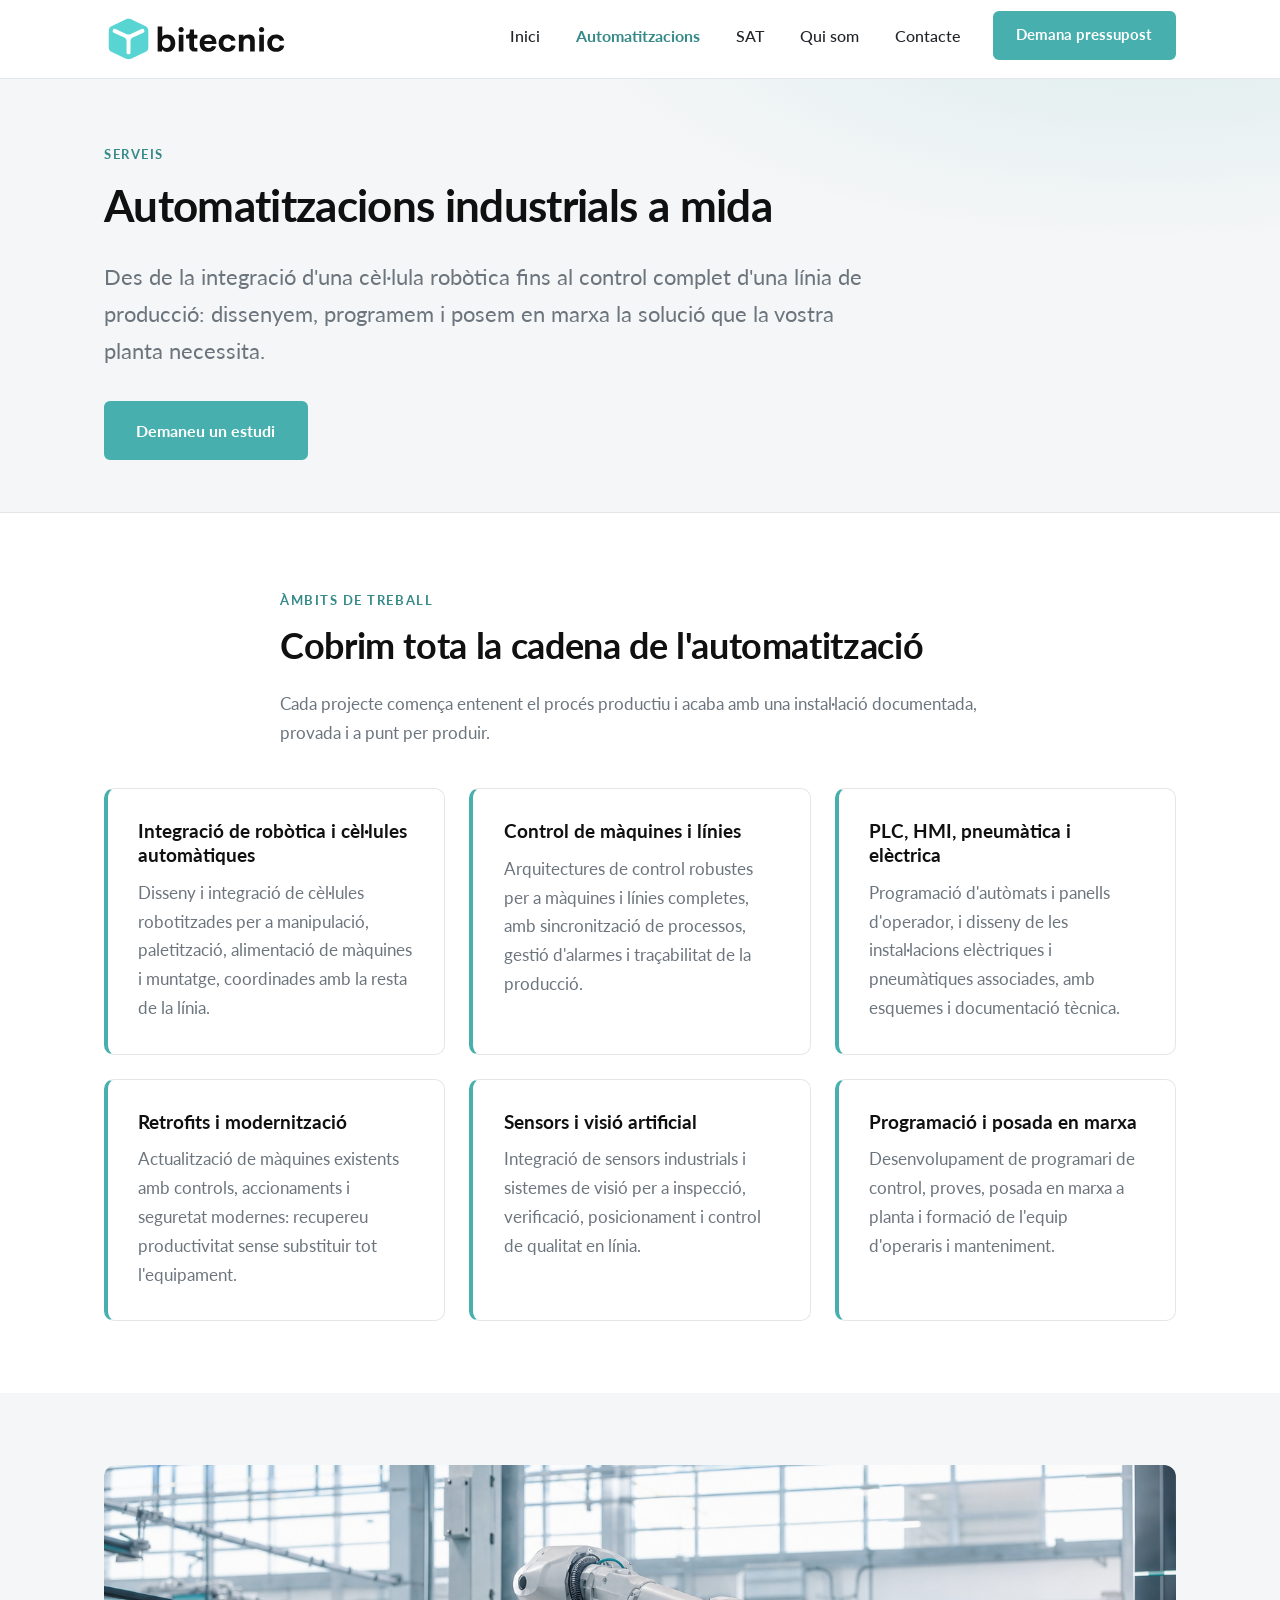
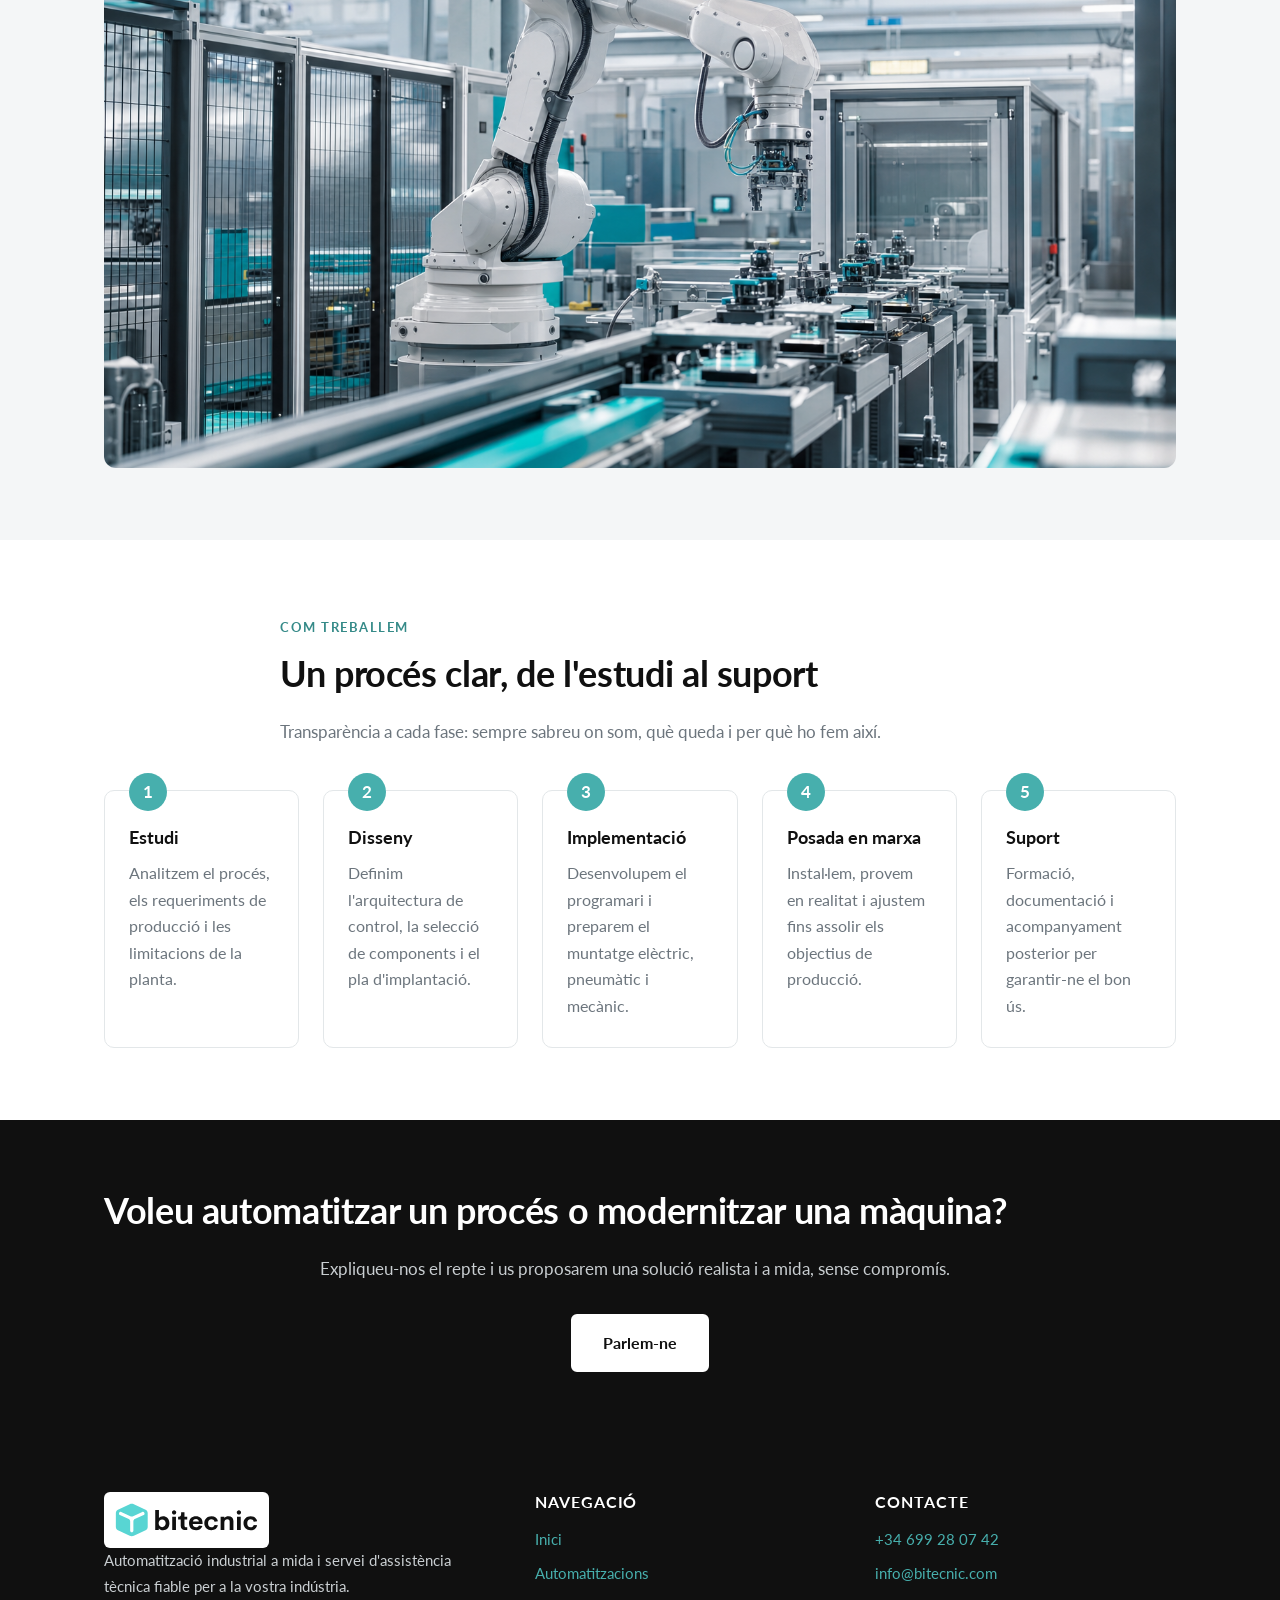
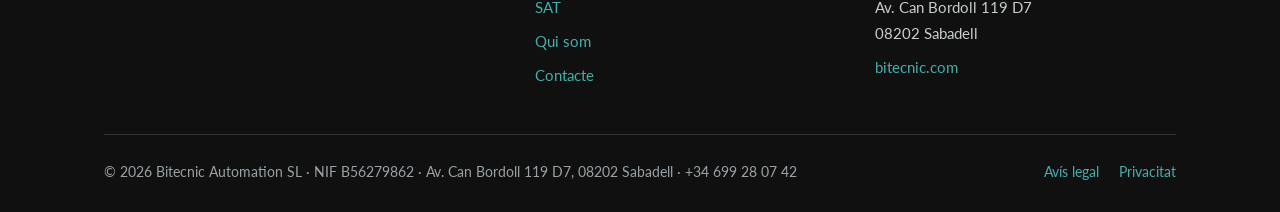
==== commit 8beb3a5b: "fotos industrials generades (cella robot, quadre electric, linia, CAD) + placeholders foto real" ====
--- a/automatitzacions.html
+++ b/automatitzacions.html
@@ -92,9 +92,7 @@
     <section class="seccio seccio--gris" aria-label="Imatge de projecte">
       <div class="contenidor">
         <!-- TODO foto -->
-        <div class="foto-placeholder">
-          Foto: cèl·lula d'automatització amb robot industrial en una línia de producció
-        </div>
+        <img class="foto" src="assets/fotos/cella_robot.png" alt="Cèl·lula d'automatització amb robot industrial">
       </div>
     </section>
 
--- a/styles.css
+++ b/styles.css
@@ -870,3 +870,5 @@
 .nav-links {
   gap: 2rem;
 }
+
+.foto { width: 100%; height: auto; border-radius: 12px; display: block; }
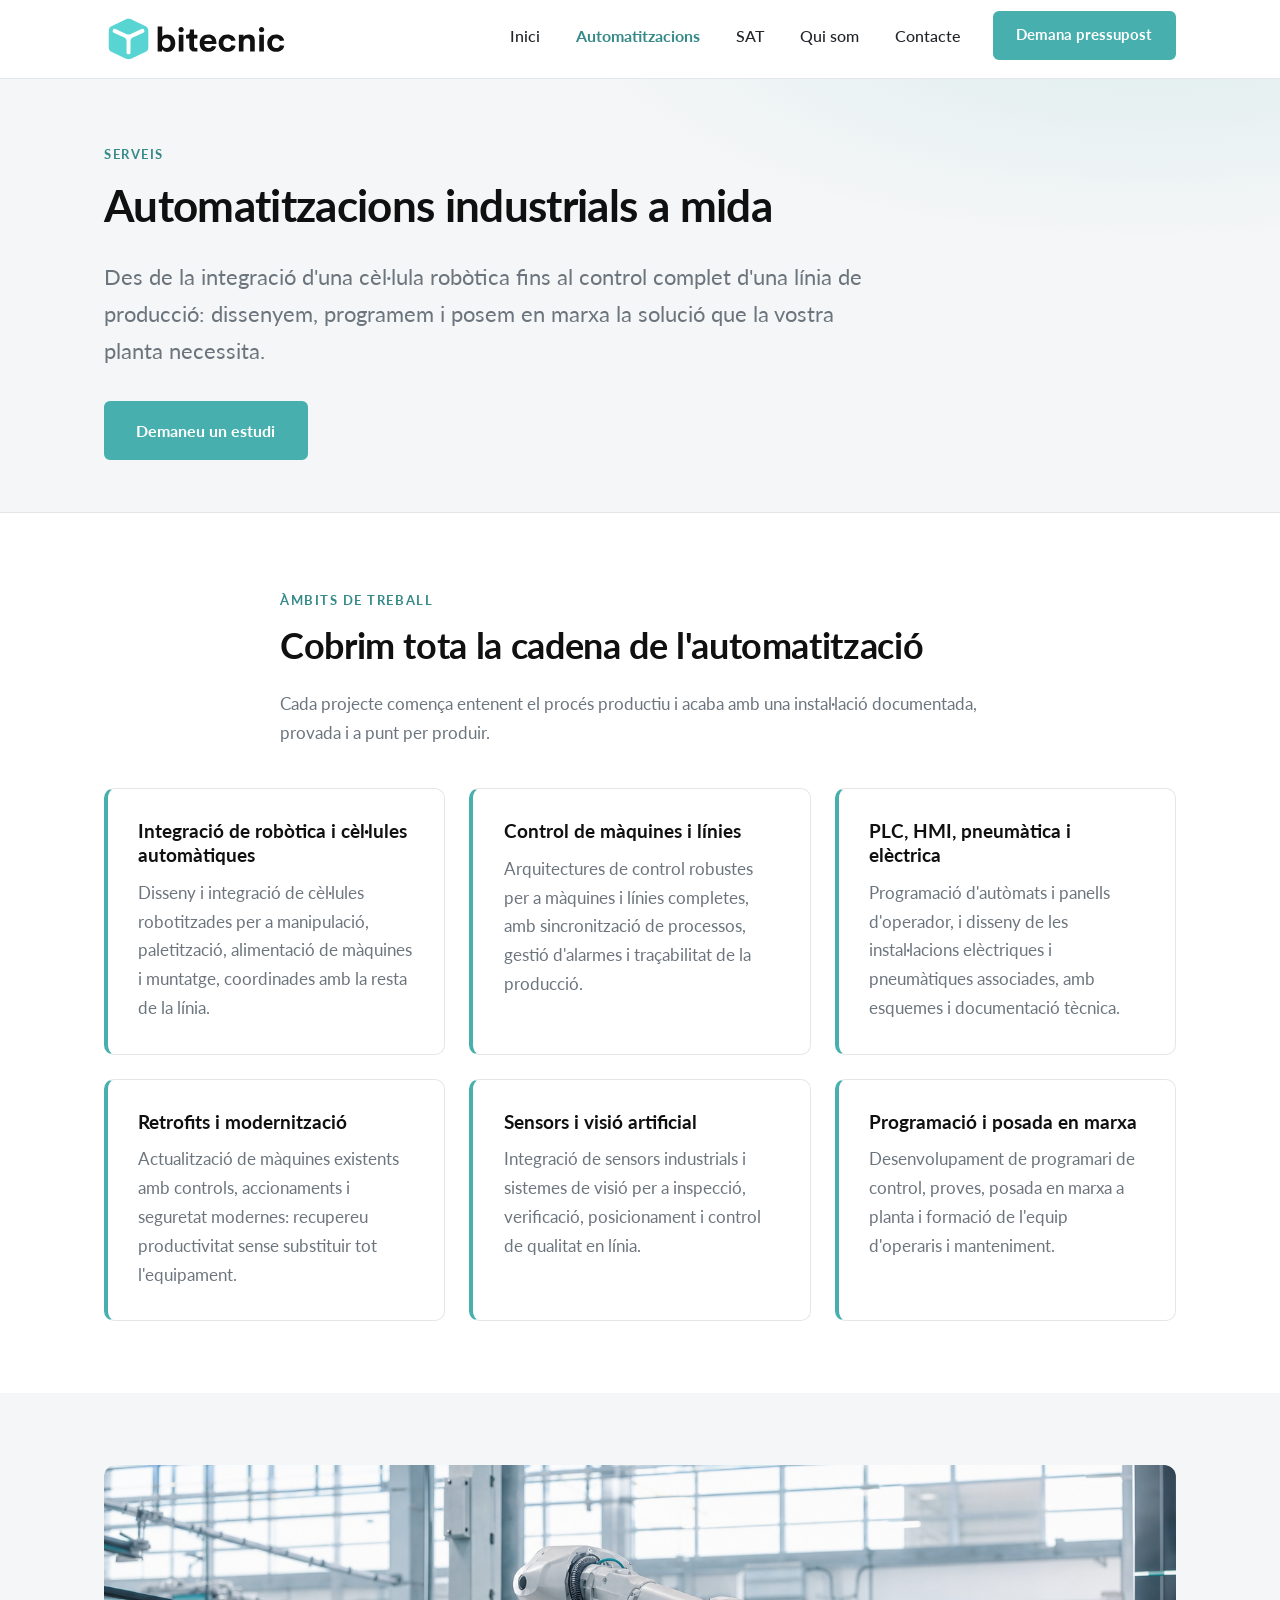
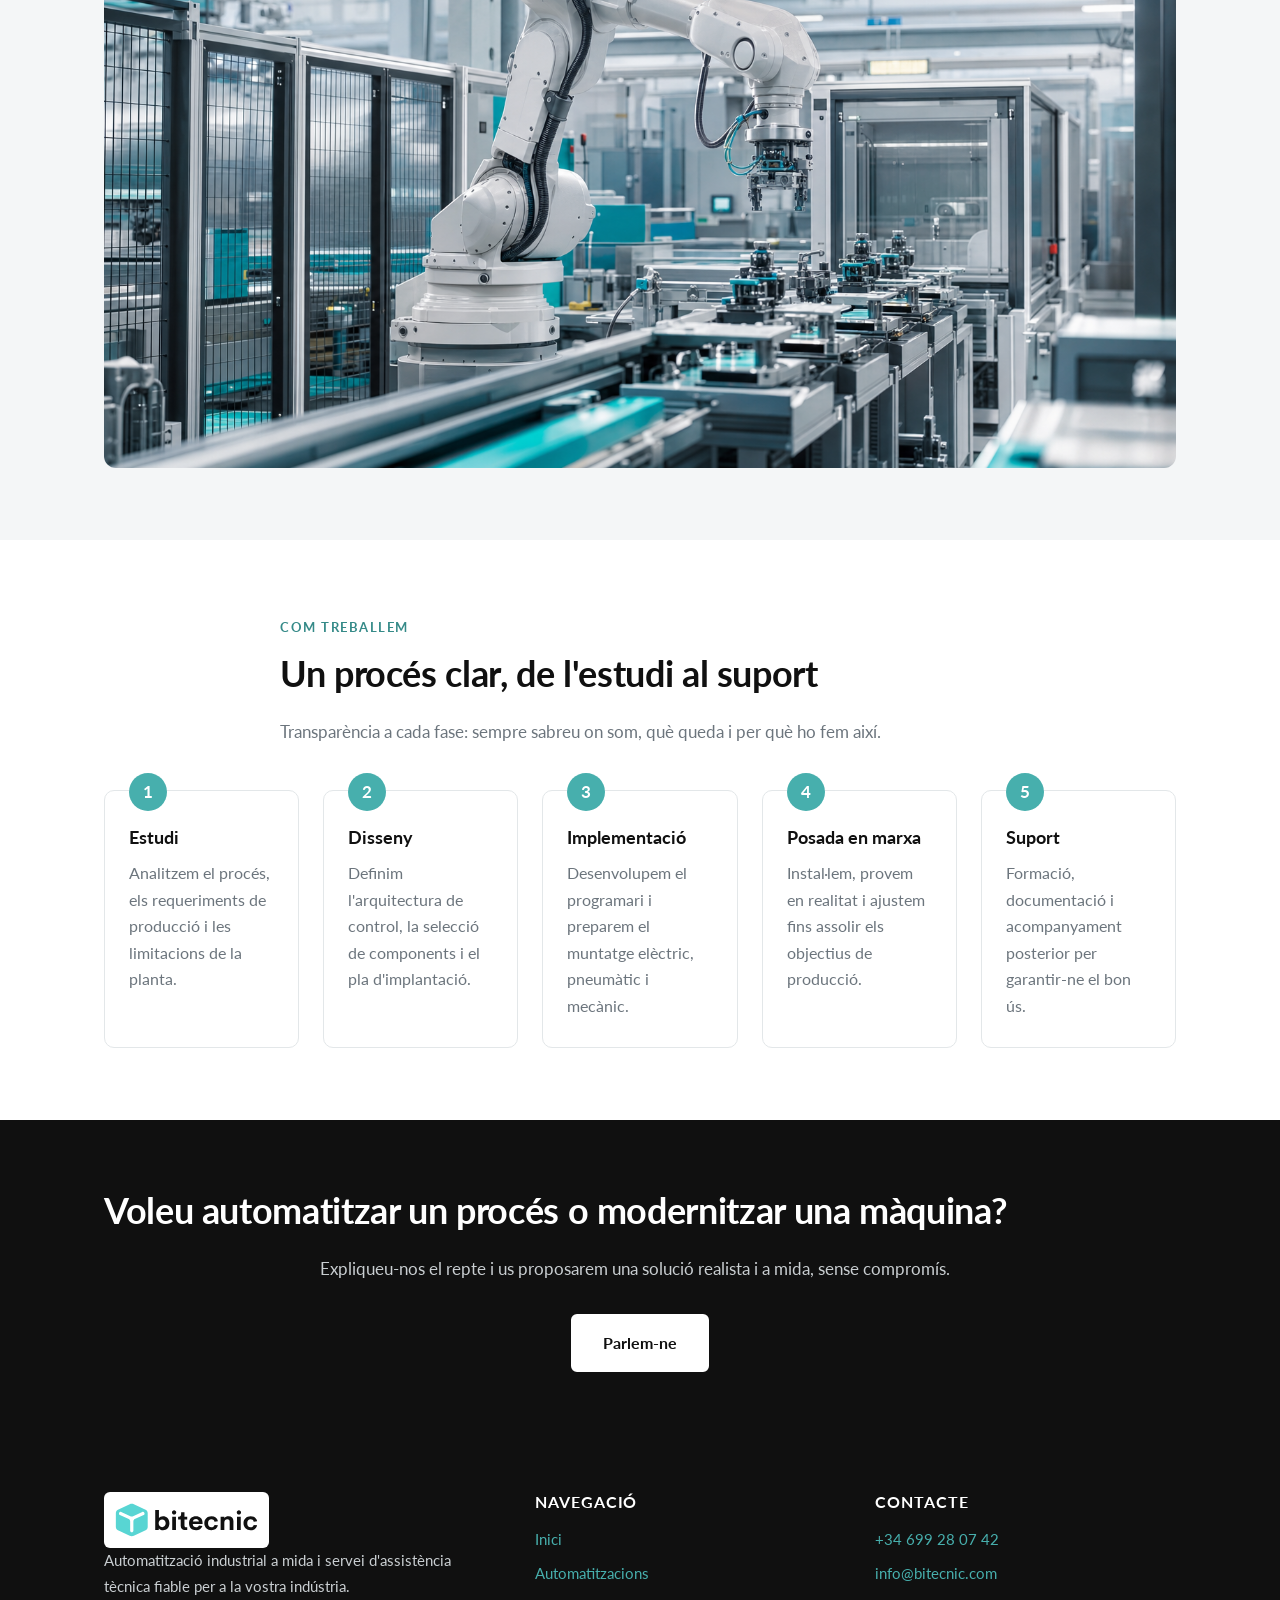
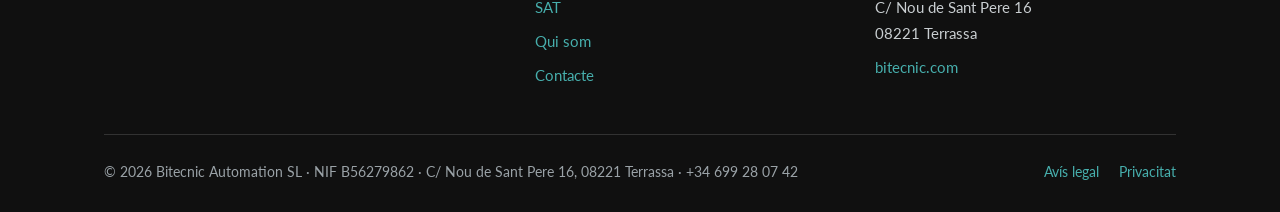
==== commit 84781fce: "adreca Terrassa (C/ Nou de Sant Pere 16, 08221) + imatges generiques als slots pendents" ====
--- a/automatitzacions.html
+++ b/automatitzacions.html
@@ -163,13 +163,13 @@
           <ul>
             <li><a href="tel:+34699280742">+34 699 28 07 42</a></li>
             <li><a href="mailto:info@bitecnic.com">info@bitecnic.com</a></li>
-            <li>Av. Can Bordoll 119 D7<br>08202 Sabadell</li>
+            <li>C/ Nou de Sant Pere 16<br>08221 Terrassa</li>
             <li><a href="https://bitecnic.com" rel="noopener">bitecnic.com</a></li>
           </ul>
         </div>
       </div>
       <div class="peu__legal">
-        <p>© 2026 Bitecnic Automation SL · NIF B56279862 · Av. Can Bordoll 119 D7, 08202 Sabadell · +34 699 28 07 42</p>
+        <p>© 2026 Bitecnic Automation SL · NIF B56279862 · C/ Nou de Sant Pere 16, 08221 Terrassa · +34 699 28 07 42</p>
         <div class="peu__legal-links">
           <a href="avis-legal.html">Avís legal</a>
           <a href="privacitat.html">Privacitat</a>
